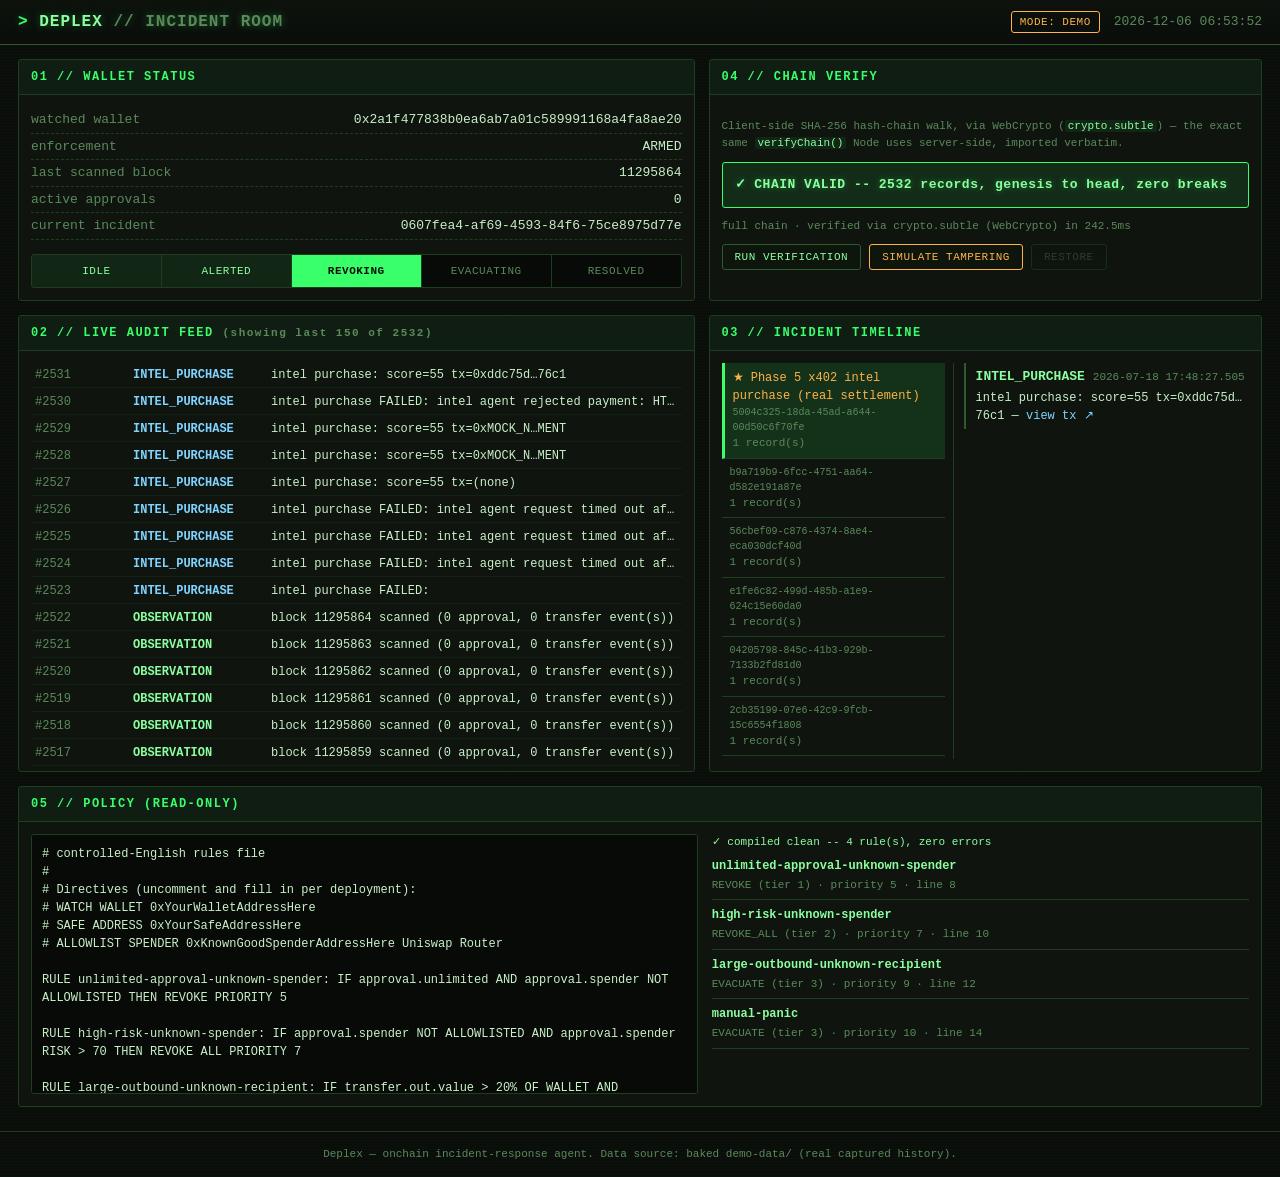
==== dashboard/index.html @ b8c3b8d9 "Deplex: autonomous onchain incident-response agent for KeeperHub hackathon" ====
<!doctype html>
<html lang="en">
<head>
  <meta charset="utf-8" />
  <meta name="viewport" content="width=device-width, initial-scale=1" />
  <title>DEPLEX // INCIDENT ROOM</title>
  <link rel="stylesheet" href="./style.css" />
</head>
<body>
  <header class="topbar">
    <div class="brand">
      <span class="brand-glyph">&gt;</span> DEPLEX <span class="dim">// INCIDENT ROOM</span>
    </div>
    <div class="topbar-right">
      <span id="mode-badge" class="badge badge-pending">MODE: --</span>
      <span id="clock" class="dim"></span>
    </div>
  </header>

  <main class="grid">
    <!-- WALLET STATUS -->
    <section class="panel panel-wallet" aria-labelledby="wallet-title">
      <h2 id="wallet-title" class="panel-title">01 // WALLET STATUS</h2>
      <div class="panel-body">
        <div class="kv-row"><span class="kv-key">watched wallet</span><span id="w-address" class="kv-val mono">--</span></div>
        <div class="kv-row"><span class="kv-key">enforcement</span><span id="w-enforcement" class="kv-val">--</span></div>
        <div class="kv-row"><span class="kv-key">last scanned block</span><span id="w-block" class="kv-val mono">--</span></div>
        <div class="kv-row"><span class="kv-key">active approvals</span><span id="w-approvals" class="kv-val mono">--</span></div>
        <div class="kv-row"><span class="kv-key">current incident</span><span id="w-incident-id" class="kv-val mono">--</span></div>

        <div class="stepper" id="stepper" role="list" aria-label="incident state machine"></div>
      </div>
    </section>

    <!-- CHAIN VERIFY -->
    <section class="panel panel-verify" aria-labelledby="verify-title">
      <h2 id="verify-title" class="panel-title">04 // CHAIN VERIFY</h2>
      <div class="panel-body">
        <p class="dim small">Client-side SHA-256 hash-chain walk, via WebCrypto (<code>crypto.subtle</code>) — the exact same <code>verifyChain()</code> Node uses server-side, imported verbatim.</p>
        <div id="verify-result" class="verify-result verify-pending">NOT YET RUN</div>
        <div id="verify-meta" class="dim small"></div>
        <div class="btn-row">
          <button id="btn-verify" class="btn">RUN VERIFICATION</button>
          <button id="btn-tamper" class="btn btn-danger">SIMULATE TAMPERING</button>
          <button id="btn-untamper" class="btn btn-ghost" disabled>RESTORE</button>
        </div>
      </div>
    </section>

    <!-- LIVE AUDIT FEED -->
    <section class="panel panel-feed" aria-labelledby="feed-title">
      <h2 id="feed-title" class="panel-title">02 // LIVE AUDIT FEED <span id="feed-count" class="dim small"></span></h2>
      <div class="panel-body">
        <div id="feed-list" class="feed-list" role="log" aria-live="off"></div>
      </div>
    </section>

    <!-- INCIDENT TIMELINE -->
    <section class="panel panel-timeline" aria-labelledby="timeline-title">
      <h2 id="timeline-title" class="panel-title">03 // INCIDENT TIMELINE</h2>
      <div class="panel-body panel-body-split">
        <div id="incident-list" class="incident-list"></div>
        <div id="incident-detail" class="incident-detail">
          <p class="dim small">Select an incident to view its full decision → execution trail.</p>
        </div>
      </div>
    </section>

    <!-- POLICY VIEW -->
    <section class="panel panel-policy" aria-labelledby="policy-title">
      <h2 id="policy-title" class="panel-title">05 // POLICY (READ-ONLY)</h2>
      <div class="panel-body panel-body-split-wide">
        <pre id="policy-text" class="policy-text mono"></pre>
        <div id="policy-summary" class="policy-summary"></div>
      </div>
    </section>
  </main>

  <footer class="footer dim small">
    Deplex — onchain incident-response agent. Data source: <span id="footer-source">--</span>.
  </footer>

  <script type="module" src="./app.mjs"></script>
</body>
</html>
---- dashboard/style.css ----
/* Deplex incident-room dashboard -- terminal/console aesthetic.
   No external fonts/assets: system monospace stack only, zero dependencies,
   consistent with the rest of this project. */

:root {
  --bg: #0a0d0a;
  --bg-panel: #0f140f;
  --border: #1f3d1f;
  --border-bright: #2c5c2c;
  --fg: #c8f0c8;
  --fg-dim: #5a8a5a;
  --green: #39ff6a;
  --green-bright: #8bff9f;
  --amber: #ffb347;
  --red: #ff5c5c;
  --mono: 'SF Mono', 'JetBrains Mono', 'Fira Code', Consolas, 'Cascadia Mono', Menlo, monospace;
}

* { box-sizing: border-box; }

html, body {
  margin: 0;
  padding: 0;
  background: var(--bg);
  color: var(--fg);
  font-family: var(--mono);
  font-size: 13px;
  line-height: 1.5;
}

body {
  min-height: 100vh;
  background-image:
    repeating-linear-gradient(0deg, rgba(57, 255, 106, 0.02) 0px, rgba(57, 255, 106, 0.02) 1px, transparent 1px, transparent 3px);
}

.mono { font-family: var(--mono); }
.dim { color: var(--fg-dim); }
.small { font-size: 11px; }

code {
  color: var(--green-bright);
  background: rgba(57, 255, 106, 0.08);
  padding: 0 3px;
  border-radius: 2px;
}

/* ---------------------------------------------------------------------- */
/* Top bar                                                                  */
/* ---------------------------------------------------------------------- */

.topbar {
  display: flex;
  justify-content: space-between;
  align-items: center;
  padding: 10px 18px;
  border-bottom: 1px solid var(--border-bright);
  background: linear-gradient(180deg, #0d120d, #0a0d0a);
}

.brand {
  font-size: 16px;
  font-weight: bold;
  letter-spacing: 1px;
  color: var(--green-bright);
  text-shadow: 0 0 8px rgba(57, 255, 106, 0.35);
}

.brand-glyph {
  color: var(--green);
  animation: blink 1.4s steps(2, start) infinite;
}

@keyframes blink { 50% { opacity: 0.15; } }

.topbar-right {
  display: flex;
  align-items: center;
  gap: 14px;
}

.badge {
  border: 1px solid currentColor;
  padding: 2px 8px;
  border-radius: 3px;
  font-size: 11px;
  letter-spacing: 0.5px;
}

.badge-pending { color: var(--fg-dim); }
.badge-live { color: var(--green-bright); box-shadow: 0 0 6px rgba(57, 255, 106, 0.3); }
.badge-demo { color: var(--amber); }

/* ---------------------------------------------------------------------- */
/* Grid layout                                                              */
/* ---------------------------------------------------------------------- */

.grid {
  display: grid;
  grid-template-columns: 1.1fr 0.9fr;
  grid-template-rows: auto auto auto;
  grid-template-areas:
    "wallet  verify"
    "feed    timeline"
    "policy  policy";
  gap: 14px;
  padding: 14px 18px 24px;
  max-width: 1400px;
  margin: 0 auto;
}

.panel-wallet { grid-area: wallet; }
.panel-verify { grid-area: verify; }
.panel-feed { grid-area: feed; }
.panel-timeline { grid-area: timeline; }
.panel-policy { grid-area: policy; }

@media (max-width: 900px) {
  .grid {
    grid-template-columns: 1fr;
    grid-template-areas:
      "wallet"
      "verify"
      "feed"
      "timeline"
      "policy";
  }
}

/* ---------------------------------------------------------------------- */
/* Panels                                                                   */
/* ---------------------------------------------------------------------- */

.panel {
  background: var(--bg-panel);
  border: 1px solid var(--border);
  border-radius: 3px;
  overflow: hidden;
  display: flex;
  flex-direction: column;
}

.panel-title {
  margin: 0;
  padding: 8px 12px;
  font-size: 12px;
  letter-spacing: 1.5px;
  color: var(--green);
  border-bottom: 1px solid var(--border);
  background: rgba(57, 255, 106, 0.04);
}

.panel-body {
  padding: 12px;
  overflow: auto;
  flex: 1;
}

.panel-feed .panel-body,
.panel-timeline .panel-body {
  max-height: 420px;
}

.panel-body-split {
  display: flex;
  gap: 10px;
}

.incident-list {
  flex: 0 0 44%;
  overflow: auto;
  border-right: 1px solid var(--border);
  padding-right: 8px;
}

.incident-detail {
  flex: 1;
  overflow: auto;
}

.panel-body-split-wide {
  display: flex;
  gap: 14px;
}

.policy-text {
  flex: 1.2;
  margin: 0;
  padding: 10px;
  background: #080a08;
  border: 1px solid var(--border);
  border-radius: 3px;
  white-space: pre-wrap;
  max-height: 260px;
  overflow: auto;
  font-size: 12px;
  color: var(--fg);
}

.policy-summary { flex: 1; overflow: auto; max-height: 260px; }

/* ---------------------------------------------------------------------- */
/* Key/value rows                                                           */
/* ---------------------------------------------------------------------- */

.kv-row {
  display: flex;
  justify-content: space-between;
  padding: 3px 0;
  border-bottom: 1px dashed var(--border);
}

.kv-key { color: var(--fg-dim); }
.kv-val { color: var(--fg); text-align: right; }

/* ---------------------------------------------------------------------- */
/* Incident state stepper                                                   */
/* ---------------------------------------------------------------------- */

.stepper {
  display: flex;
  margin-top: 14px;
  border: 1px solid var(--border);
  border-radius: 3px;
  overflow: hidden;
}

.step {
  flex: 1;
  text-align: center;
  padding: 8px 4px;
  font-size: 11px;
  letter-spacing: 0.5px;
  color: var(--fg-dim);
  border-right: 1px solid var(--border);
  background: #080a08;
}

.step:last-child { border-right: none; }

.step.step-active {
  color: #041004;
  background: var(--green);
  font-weight: bold;
  text-shadow: none;
}

.step.step-passed {
  color: var(--green-bright);
  background: rgba(57, 255, 106, 0.08);
}

/* ---------------------------------------------------------------------- */
/* Live feed                                                                */
/* ---------------------------------------------------------------------- */

.feed-list { display: flex; flex-direction: column-reverse; gap: 2px; }

.feed-line {
  display: grid;
  grid-template-columns: 90px 130px 1fr;
  gap: 8px;
  padding: 3px 4px;
  border-bottom: 1px solid rgba(57, 255, 106, 0.06);
  font-size: 12px;
  white-space: nowrap;
  overflow: hidden;
  text-overflow: ellipsis;
}

.feed-line:hover { background: rgba(57, 255, 106, 0.05); }

.feed-seq { color: var(--fg-dim); }
.feed-type { color: var(--green-bright); font-weight: bold; }
.feed-summary { color: var(--fg); overflow: hidden; text-overflow: ellipsis; }

.feed-type-EXECUTION_RESULT { color: var(--green-bright); }
.feed-type-WATCHER_ERROR { color: var(--red); }
.feed-type-RESET { color: var(--amber); }
.feed-type-INTEL_PURCHASE { color: #7fd4ff; }

/* ---------------------------------------------------------------------- */
/* Incident list + detail                                                   */
/* ---------------------------------------------------------------------- */

.incident-item {
  padding: 6px 8px;
  border-bottom: 1px solid var(--border);
  cursor: pointer;
  font-size: 12px;
}

.incident-item:hover { background: rgba(57, 255, 106, 0.06); }
.incident-item.selected { background: rgba(57, 255, 106, 0.12); border-left: 3px solid var(--green); }

.incident-featured { color: var(--amber); }

.incident-id { color: var(--fg-dim); font-size: 10px; }

.trail-record {
  border-left: 2px solid var(--border-bright);
  padding: 4px 0 4px 10px;
  margin-bottom: 8px;
}

.trail-type { color: var(--green-bright); font-weight: bold; margin-right: 8px; }
.trail-ts { color: var(--fg-dim); font-size: 11px; }
.trail-detail { font-size: 12px; margin-top: 2px; }

a { color: #7fd4ff; text-decoration: none; }
a:hover { text-decoration: underline; }

/* ---------------------------------------------------------------------- */
/* Chain verify                                                            */
/* ---------------------------------------------------------------------- */

.verify-result {
  margin: 10px 0;
  padding: 12px;
  border-radius: 3px;
  font-weight: bold;
  letter-spacing: 0.5px;
  border: 1px solid var(--border);
}

.verify-pending { color: var(--fg-dim); background: #080a08; }
.verify-running { color: var(--amber); background: rgba(255, 179, 71, 0.08); border-color: var(--amber); }
.verify-valid { color: var(--green-bright); background: rgba(57, 255, 106, 0.1); border-color: var(--green); text-shadow: 0 0 6px rgba(57,255,106,0.4); }
.verify-broken { color: var(--red); background: rgba(255, 92, 92, 0.1); border-color: var(--red); }

.btn-row { display: flex; gap: 8px; margin-top: 10px; flex-wrap: wrap; }

.btn {
  font-family: var(--mono);
  background: #0d150d;
  color: var(--green-bright);
  border: 1px solid var(--border-bright);
  border-radius: 3px;
  padding: 6px 12px;
  cursor: pointer;
  font-size: 11px;
  letter-spacing: 0.5px;
}

.btn:hover:not(:disabled) { background: rgba(57, 255, 106, 0.12); }
.btn:disabled { opacity: 0.35; cursor: not-allowed; }
.btn-danger { color: var(--amber); border-color: var(--amber); }
.btn-danger:hover:not(:disabled) { background: rgba(255, 179, 71, 0.12); }
.btn-ghost { color: var(--fg-dim); }

/* ---------------------------------------------------------------------- */
/* Policy summary table                                                     */
/* ---------------------------------------------------------------------- */

.policy-rule {
  border-bottom: 1px solid var(--border);
  padding: 6px 0;
  font-size: 12px;
}

.policy-rule-name { color: var(--green-bright); font-weight: bold; }
.policy-rule-meta { color: var(--fg-dim); font-size: 11px; margin-top: 2px; }

/* ---------------------------------------------------------------------- */
/* Footer                                                                   */
/* ---------------------------------------------------------------------- */

.footer {
  text-align: center;
  padding: 14px;
  border-top: 1px solid var(--border);
}
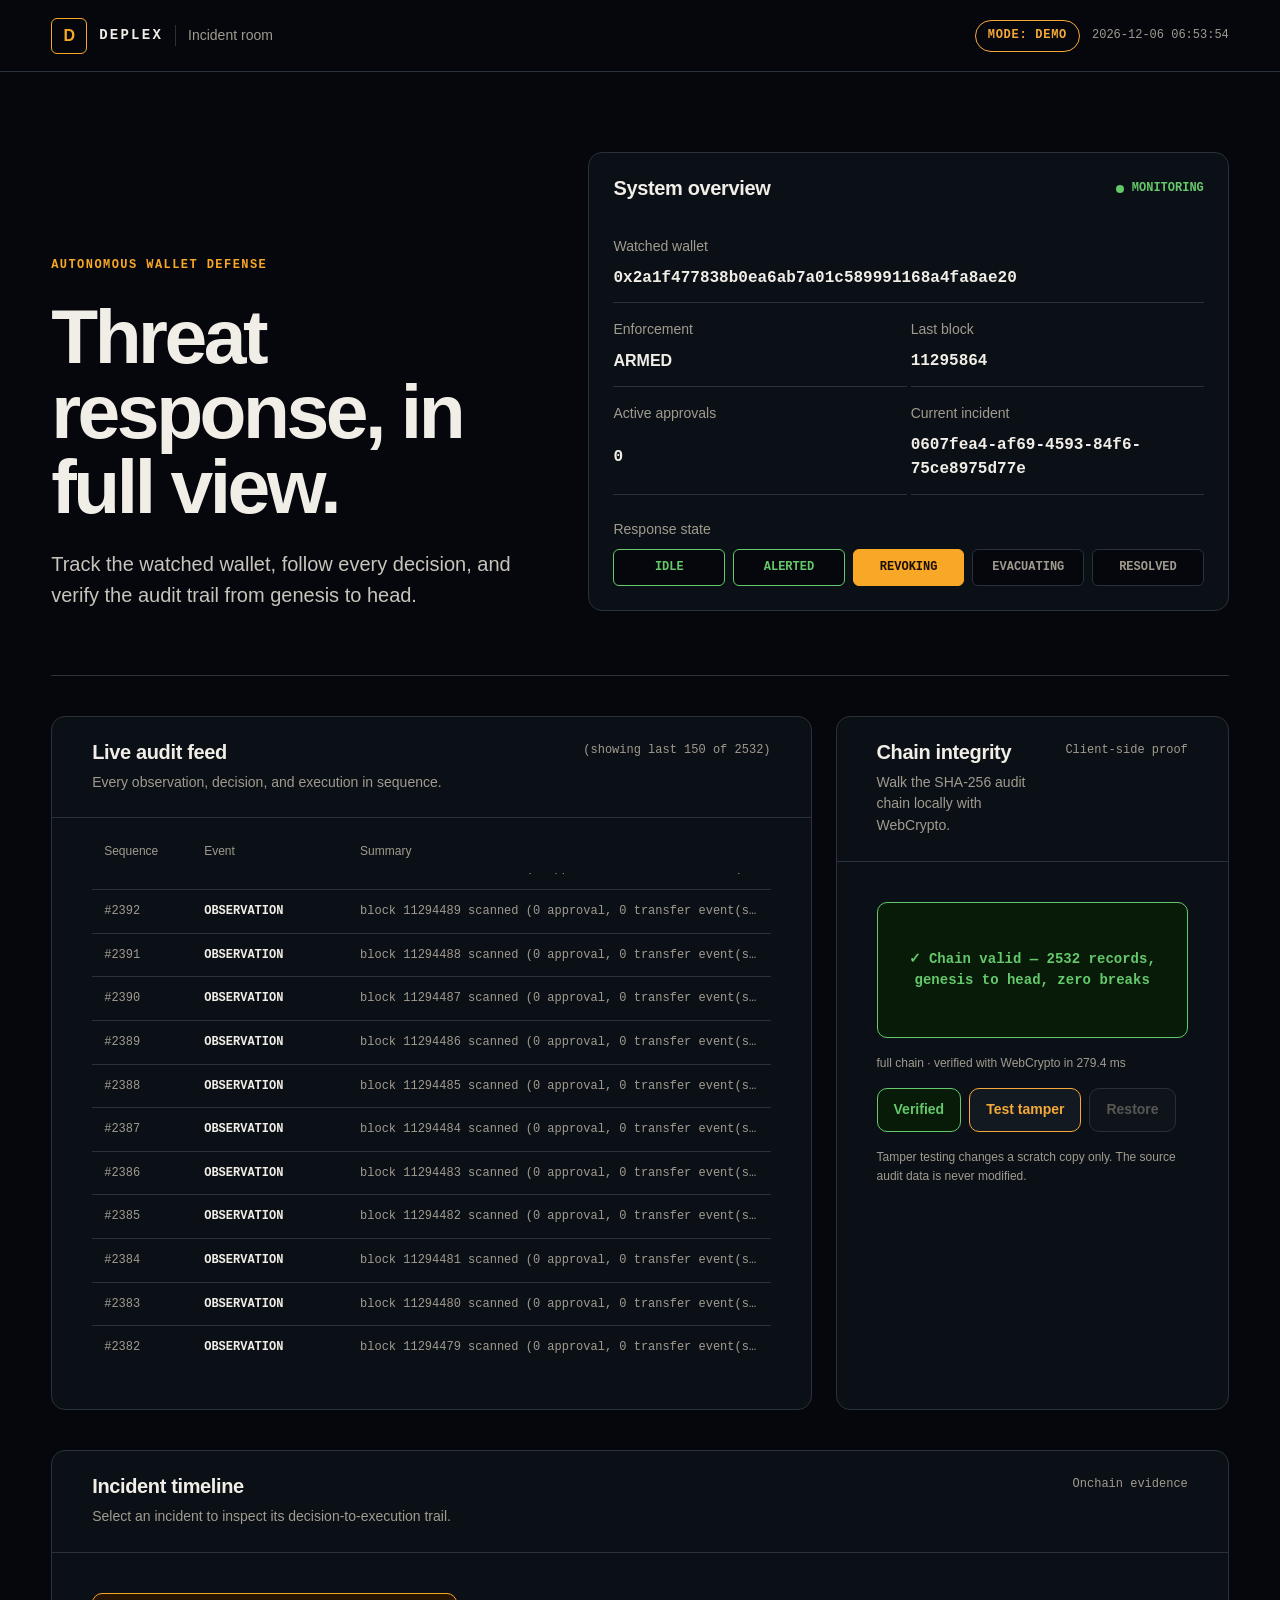
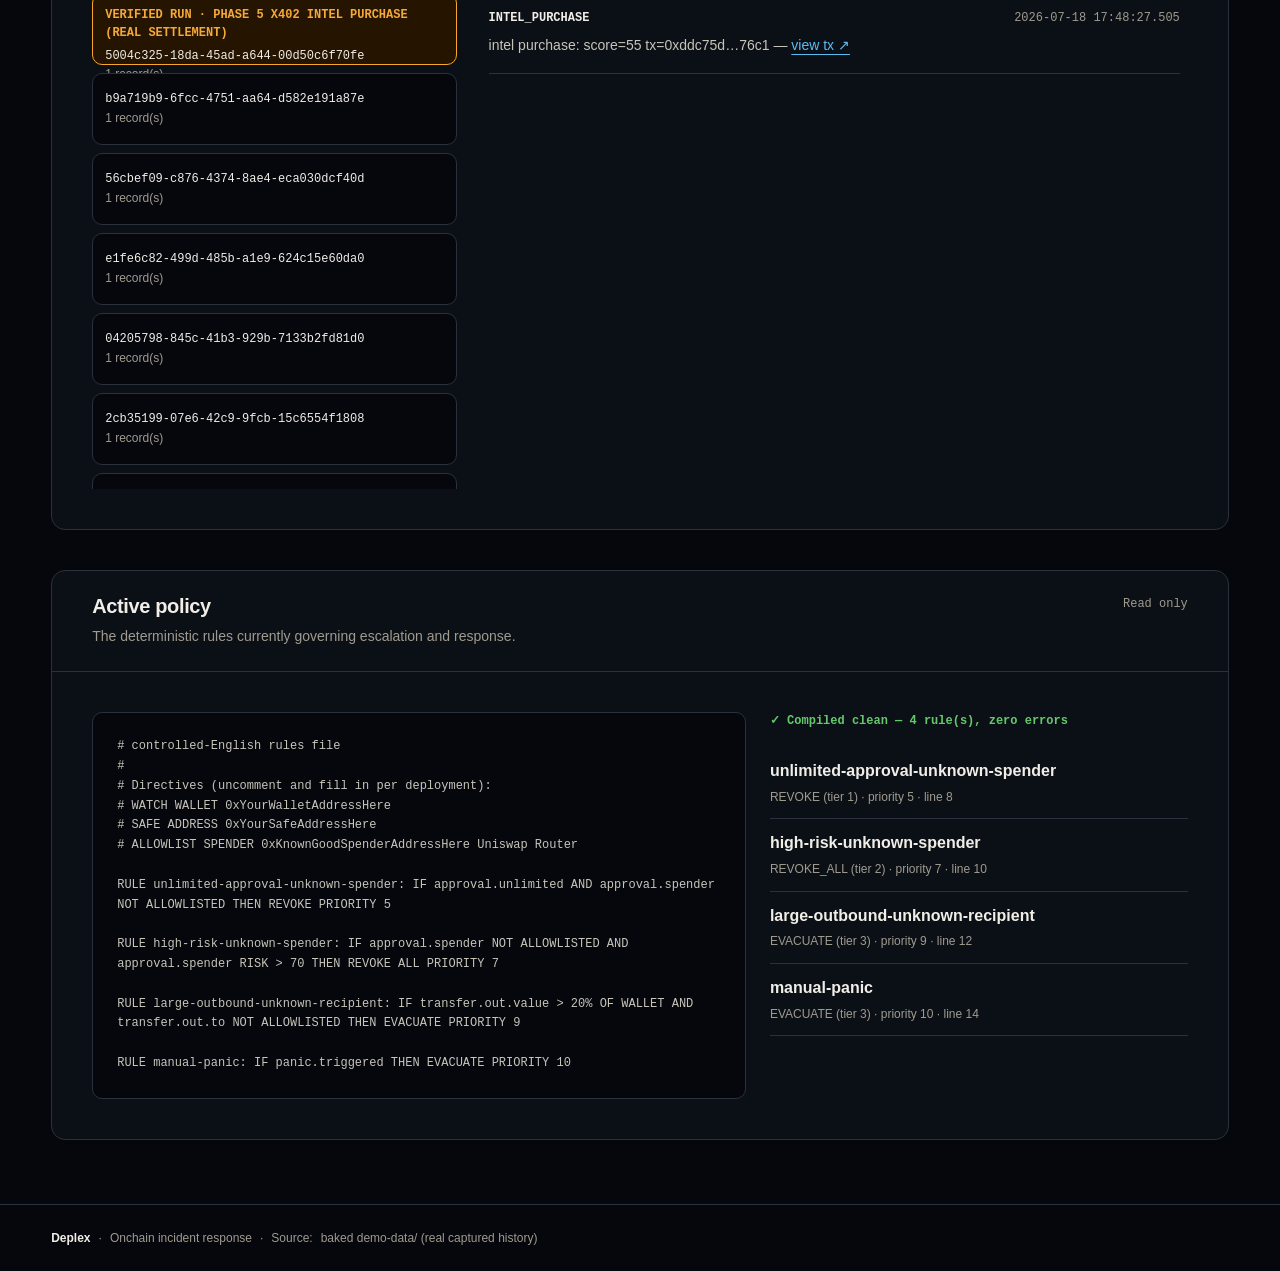
==== commit 839e8ceb: "Redesign incident room dashboard" ====
--- a/dashboard/index.html
+++ b/dashboard/index.html
@@ -2,82 +2,141 @@
 <html lang="en">
 <head>
   <meta charset="utf-8" />
-  <meta name="viewport" content="width=device-width, initial-scale=1" />
-  <title>DEPLEX // INCIDENT ROOM</title>
+  <meta name="viewport" content="width=device-width, initial-scale=1, viewport-fit=cover" />
+  <meta name="theme-color" content="#11151f" />
+  <meta name="description" content="Deplex incident-response console for monitoring, investigating, and verifying onchain wallet threats." />
+  <title>Deplex — Incident Room</title>
   <link rel="stylesheet" href="./style.css" />
 </head>
 <body>
-  <header class="topbar">
-    <div class="brand">
-      <span class="brand-glyph">&gt;</span> DEPLEX <span class="dim">// INCIDENT ROOM</span>
+  <a class="skip-link" href="#main-content">Skip to incident room</a>
+
+  <header class="topbar nav-edge">
+    <div class="brand" aria-label="Deplex incident room">
+      <span class="brand-mark" aria-hidden="true">D</span>
+      <span class="brand-name">DEPLEX</span>
+      <span class="brand-context">Incident room</span>
     </div>
-    <div class="topbar-right">
-      <span id="mode-badge" class="badge badge-pending">MODE: --</span>
-      <span id="clock" class="dim"></span>
+    <div class="topbar-right" aria-label="Console status">
+      <span id="mode-badge" class="badge badge-pending">MODE: —</span>
+      <time id="clock" class="clock" aria-label="Current UTC time"></time>
     </div>
   </header>
 
-  <main class="grid">
-    <!-- WALLET STATUS -->
-    <section class="panel panel-wallet" aria-labelledby="wallet-title">
-      <h2 id="wallet-title" class="panel-title">01 // WALLET STATUS</h2>
-      <div class="panel-body">
-        <div class="kv-row"><span class="kv-key">watched wallet</span><span id="w-address" class="kv-val mono">--</span></div>
-        <div class="kv-row"><span class="kv-key">enforcement</span><span id="w-enforcement" class="kv-val">--</span></div>
-        <div class="kv-row"><span class="kv-key">last scanned block</span><span id="w-block" class="kv-val mono">--</span></div>
-        <div class="kv-row"><span class="kv-key">active approvals</span><span id="w-approvals" class="kv-val mono">--</span></div>
-        <div class="kv-row"><span class="kv-key">current incident</span><span id="w-incident-id" class="kv-val mono">--</span></div>
+  <main id="main-content" class="workspace">
+    <section class="overview panel-wallet" aria-labelledby="wallet-title">
+      <div class="overview-intro">
+        <p class="overline">Autonomous wallet defense</p>
+        <h1 id="wallet-title">Threat response, in full view.</h1>
+        <p class="lede">Track the watched wallet, follow every decision, and verify the audit trail from genesis to head.</p>
+      </div>
 
-        <div class="stepper" id="stepper" role="list" aria-label="incident state machine"></div>
-      </div>
-    </section>
+      <div class="wallet-console" aria-label="Current wallet status">
+        <div class="wallet-console-head">
+          <h2>System overview</h2>
+          <span class="status-pulse"><span aria-hidden="true"></span> Monitoring</span>
+        </div>
+        <dl class="kv-grid">
+          <div class="kv-row kv-row-wide">
+            <dt class="kv-key">Watched wallet</dt>
+            <dd id="w-address" class="kv-val mono">—</dd>
+          </div>
+          <div class="kv-row">
+            <dt class="kv-key">Enforcement</dt>
+            <dd id="w-enforcement" class="kv-val">—</dd>
+          </div>
+          <div class="kv-row">
+            <dt class="kv-key">Last block</dt>
+            <dd id="w-block" class="kv-val mono">—</dd>
+          </div>
+          <div class="kv-row">
+            <dt class="kv-key">Active approvals</dt>
+            <dd id="w-approvals" class="kv-val mono">—</dd>
+          </div>
+          <div class="kv-row">
+            <dt class="kv-key">Current incident</dt>
+            <dd id="w-incident-id" class="kv-val mono">—</dd>
+          </div>
+        </dl>
 
-    <!-- CHAIN VERIFY -->
-    <section class="panel panel-verify" aria-labelledby="verify-title">
-      <h2 id="verify-title" class="panel-title">04 // CHAIN VERIFY</h2>
-      <div class="panel-body">
-        <p class="dim small">Client-side SHA-256 hash-chain walk, via WebCrypto (<code>crypto.subtle</code>) — the exact same <code>verifyChain()</code> Node uses server-side, imported verbatim.</p>
-        <div id="verify-result" class="verify-result verify-pending">NOT YET RUN</div>
-        <div id="verify-meta" class="dim small"></div>
-        <div class="btn-row">
-          <button id="btn-verify" class="btn">RUN VERIFICATION</button>
-          <button id="btn-tamper" class="btn btn-danger">SIMULATE TAMPERING</button>
-          <button id="btn-untamper" class="btn btn-ghost" disabled>RESTORE</button>
+        <div class="state-machine">
+          <p class="state-machine-label">Response state</p>
+          <div class="stepper" id="stepper" role="list" aria-label="Incident response state"></div>
         </div>
       </div>
     </section>
 
-    <!-- LIVE AUDIT FEED -->
-    <section class="panel panel-feed" aria-labelledby="feed-title">
-      <h2 id="feed-title" class="panel-title">02 // LIVE AUDIT FEED <span id="feed-count" class="dim small"></span></h2>
-      <div class="panel-body">
-        <div id="feed-list" class="feed-list" role="log" aria-live="off"></div>
-      </div>
-    </section>
+    <div class="operations-grid">
+      <section class="panel panel-feed" aria-labelledby="feed-title">
+        <header class="panel-head">
+          <div>
+            <h2 id="feed-title">Live audit feed</h2>
+            <p>Every observation, decision, and execution in sequence.</p>
+          </div>
+          <span id="feed-count" class="panel-meta" aria-live="polite"></span>
+        </header>
+        <div class="panel-body">
+          <div class="feed-columns" aria-hidden="true">
+            <span>Sequence</span><span>Event</span><span>Summary</span>
+          </div>
+          <div id="feed-list" class="feed-list" role="log" aria-live="off"></div>
+        </div>
+      </section>
 
-    <!-- INCIDENT TIMELINE -->
+      <section class="panel panel-verify" aria-labelledby="verify-title">
+        <header class="panel-head">
+          <div>
+            <h2 id="verify-title">Chain integrity</h2>
+            <p>Walk the SHA-256 audit chain locally with WebCrypto.</p>
+          </div>
+          <span class="panel-meta">Client-side proof</span>
+        </header>
+        <div class="panel-body verify-body">
+          <div id="verify-result" class="verify-result verify-pending" role="status" aria-live="polite">Verification not run</div>
+          <p id="verify-meta" class="verify-meta"></p>
+          <div class="btn-row">
+            <button id="btn-verify" class="btn btn-primary" type="button">Run verification</button>
+            <button id="btn-tamper" class="btn btn-danger" type="button">Test tamper</button>
+            <button id="btn-untamper" class="btn btn-ghost" type="button" disabled aria-disabled="true">Restore</button>
+          </div>
+          <p class="verify-note">Tamper testing changes a scratch copy only. The source audit data is never modified.</p>
+        </div>
+      </section>
+    </div>
+
     <section class="panel panel-timeline" aria-labelledby="timeline-title">
-      <h2 id="timeline-title" class="panel-title">03 // INCIDENT TIMELINE</h2>
+      <header class="panel-head">
+        <div>
+          <h2 id="timeline-title">Incident timeline</h2>
+          <p>Select an incident to inspect its decision-to-execution trail.</p>
+        </div>
+        <span class="panel-meta">Onchain evidence</span>
+      </header>
       <div class="panel-body panel-body-split">
-        <div id="incident-list" class="incident-list"></div>
-        <div id="incident-detail" class="incident-detail">
-          <p class="dim small">Select an incident to view its full decision → execution trail.</p>
+        <div id="incident-list" class="incident-list" role="group" aria-label="Incidents"></div>
+        <div id="incident-detail" class="incident-detail" aria-live="polite">
+          <p class="empty-state">Select an incident to view the full trail.</p>
         </div>
       </div>
     </section>
 
-    <!-- POLICY VIEW -->
     <section class="panel panel-policy" aria-labelledby="policy-title">
-      <h2 id="policy-title" class="panel-title">05 // POLICY (READ-ONLY)</h2>
+      <header class="panel-head">
+        <div>
+          <h2 id="policy-title">Active policy</h2>
+          <p>The deterministic rules currently governing escalation and response.</p>
+        </div>
+        <span class="panel-meta">Read only</span>
+      </header>
       <div class="panel-body panel-body-split-wide">
-        <pre id="policy-text" class="policy-text mono"></pre>
-        <div id="policy-summary" class="policy-summary"></div>
+        <pre id="policy-text" class="policy-text mono" tabindex="0" aria-label="Policy source"></pre>
+        <div id="policy-summary" class="policy-summary" aria-label="Compiled policy summary"></div>
       </div>
     </section>
   </main>
 
-  <footer class="footer dim small">
-    Deplex — onchain incident-response agent. Data source: <span id="footer-source">--</span>.
+  <footer class="footer foot-line">
+    <p><strong>Deplex</strong><span aria-hidden="true">·</span> Onchain incident response <span aria-hidden="true">·</span> Source: <span id="footer-source">—</span></p>
   </footer>
 
   <script type="module" src="./app.mjs"></script>
--- a/dashboard/style.css
+++ b/dashboard/style.css
@@ -1,372 +1,805 @@
-/* Deplex incident-room dashboard -- terminal/console aesthetic.
-   No external fonts/assets: system monospace stack only, zero dependencies,
-   consistent with the rest of this project. */
-
-:root {
-  --bg: #0a0d0a;
-  --bg-panel: #0f140f;
-  --border: #1f3d1f;
-  --border-bright: #2c5c2c;
-  --fg: #c8f0c8;
-  --fg-dim: #5a8a5a;
-  --green: #39ff6a;
-  --green-bright: #8bff9f;
-  --amber: #ffb347;
-  --red: #ff5c5c;
-  --mono: 'SF Mono', 'JetBrains Mono', 'Fira Code', Consolas, 'Cascadia Mono', Menlo, monospace;
-}
-
-* { box-sizing: border-box; }
-
-html, body {
+/* Hallmark · genre: atmospheric · macrostructure: Workbench · theme: Midnight · tone: technical-austere · anchor hue: amber · enrichment: none · nav: N9 · footer: Ft2 · contrast: pass (40–41) · slop: pass (42–49) · mobile: pass (34, 49, 50–57) */
+/* Hallmark · pre-emit critique: P5 H5 E4 S5 R5 V4 */
+@import url("./tokens.css");
+
+*, *::before, *::after { box-sizing: border-box; }
+
+html,
+body {
   margin: 0;
-  padding: 0;
-  background: var(--bg);
-  color: var(--fg);
-  font-family: var(--mono);
-  font-size: 13px;
-  line-height: 1.5;
+  overflow-x: clip;
+}
+
+html {
+  background: var(--color-paper);
+  color-scheme: dark;
+  scroll-behavior: smooth;
 }
 
 body {
-  min-height: 100vh;
-  background-image:
-    repeating-linear-gradient(0deg, rgba(57, 255, 106, 0.02) 0px, rgba(57, 255, 106, 0.02) 1px, transparent 1px, transparent 3px);
-}
-
-.mono { font-family: var(--mono); }
-.dim { color: var(--fg-dim); }
-.small { font-size: 11px; }
-
-code {
-  color: var(--green-bright);
-  background: rgba(57, 255, 106, 0.08);
-  padding: 0 3px;
-  border-radius: 2px;
-}
-
-/* ---------------------------------------------------------------------- */
-/* Top bar                                                                  */
-/* ---------------------------------------------------------------------- */
+  min-height: 100dvh;
+  background-color: var(--color-paper);
+  color: var(--color-ink);
+  font-family: var(--font-body);
+  font-size: var(--text-base);
+  line-height: 1.55;
+  text-rendering: optimizeLegibility;
+}
+
+::selection {
+  background: var(--color-selection);
+  color: var(--color-ink);
+}
+
+button,
+a { -webkit-tap-highlight-color: transparent; }
+
+button { font: inherit; }
+
+a {
+  color: var(--color-info);
+  text-underline-offset: var(--space-2xs);
+}
+
+h1,
+h2,
+h3,
+p,
+dl,
+dd { margin: 0; }
+
+h1,
+h2,
+h3 {
+  font-family: var(--font-display);
+  font-style: normal;
+  overflow-wrap: anywhere;
+  min-width: 0;
+}
+
+h1 {
+  max-width: 12ch;
+  font-size: var(--text-display);
+  font-weight: 700;
+  letter-spacing: -0.045em;
+  line-height: 0.98;
+}
+
+h2 {
+  font-size: var(--text-md);
+  font-weight: 700;
+  letter-spacing: -0.018em;
+  line-height: 1.15;
+}
+
+.mono,
+code,
+pre {
+  font-family: var(--font-mono);
+  font-variant-numeric: tabular-nums;
+}
+
+.skip-link {
+  position: fixed;
+  inset-block-start: var(--space-sm);
+  inset-inline-start: var(--space-sm);
+  z-index: var(--z-sticky);
+  padding: var(--space-sm) var(--space-md);
+  border-radius: var(--radius-control);
+  background: var(--color-accent);
+  color: var(--color-accent-ink);
+  font-weight: 700;
+  text-decoration: none;
+  transform: translateY(-200%);
+}
+
+.skip-link:focus { transform: translateY(0); }
+
+:focus-visible {
+  outline: var(--rule-strong) solid var(--color-focus);
+  outline-offset: var(--space-2xs);
+}
 
 .topbar {
+  position: relative;
+  z-index: var(--z-base);
   display: flex;
   justify-content: space-between;
   align-items: center;
-  padding: 10px 18px;
-  border-bottom: 1px solid var(--border-bright);
-  background: linear-gradient(180deg, #0d120d, #0a0d0a);
-}
-
-.brand {
-  font-size: 16px;
-  font-weight: bold;
-  letter-spacing: 1px;
-  color: var(--green-bright);
-  text-shadow: 0 0 8px rgba(57, 255, 106, 0.35);
-}
-
-.brand-glyph {
-  color: var(--green);
-  animation: blink 1.4s steps(2, start) infinite;
-}
-
-@keyframes blink { 50% { opacity: 0.15; } }
-
-.topbar-right {
+  min-height: 4.5rem;
+  padding-block: var(--space-sm);
+  padding-inline: max(var(--space-md), env(safe-area-inset-left));
+  border-block-end: var(--rule-thin) solid var(--color-rule);
+  background: var(--color-paper);
+  color: var(--color-ink);
+}
+
+.brand,
+.topbar-right,
+.wallet-console-head,
+.panel-head,
+.status-pulse,
+.footer p {
   display: flex;
   align-items: center;
-  gap: 14px;
+}
+
+.brand { gap: var(--space-sm); }
+
+.brand-mark {
+  display: grid;
+  place-items: center;
+  width: 2.25rem;
+  height: 2.25rem;
+  border: var(--rule-thin) solid var(--color-accent);
+  border-radius: var(--radius-sm);
+  color: var(--color-accent);
+  font-family: var(--font-display);
+  font-weight: 700;
+  line-height: 1;
+}
+
+.brand-name {
+  font-family: var(--font-mono);
+  font-size: var(--text-sm);
+  font-weight: 700;
+  letter-spacing: 0.16em;
+}
+
+.brand-context {
+  display: none;
+  color: var(--color-muted);
+  font-size: var(--text-sm);
+}
+
+.topbar-right { gap: var(--space-sm); }
+
+.clock {
+  display: none;
+  color: var(--color-muted);
+  font-family: var(--font-mono);
+  font-size: var(--text-xs);
+  font-variant-numeric: tabular-nums;
 }
 
 .badge {
-  border: 1px solid currentColor;
-  padding: 2px 8px;
-  border-radius: 3px;
-  font-size: 11px;
-  letter-spacing: 0.5px;
-}
-
-.badge-pending { color: var(--fg-dim); }
-.badge-live { color: var(--green-bright); box-shadow: 0 0 6px rgba(57, 255, 106, 0.3); }
-.badge-demo { color: var(--amber); }
-
-/* ---------------------------------------------------------------------- */
-/* Grid layout                                                              */
-/* ---------------------------------------------------------------------- */
-
-.grid {
-  display: grid;
-  grid-template-columns: 1.1fr 0.9fr;
-  grid-template-rows: auto auto auto;
-  grid-template-areas:
-    "wallet  verify"
-    "feed    timeline"
-    "policy  policy";
-  gap: 14px;
-  padding: 14px 18px 24px;
-  max-width: 1400px;
-  margin: 0 auto;
-}
-
-.panel-wallet { grid-area: wallet; }
-.panel-verify { grid-area: verify; }
-.panel-feed { grid-area: feed; }
-.panel-timeline { grid-area: timeline; }
-.panel-policy { grid-area: policy; }
-
-@media (max-width: 900px) {
-  .grid {
-    grid-template-columns: 1fr;
-    grid-template-areas:
-      "wallet"
-      "verify"
-      "feed"
-      "timeline"
-      "policy";
-  }
-}
-
-/* ---------------------------------------------------------------------- */
-/* Panels                                                                   */
-/* ---------------------------------------------------------------------- */
+  display: inline-flex;
+  align-items: center;
+  min-height: 2rem;
+  padding-inline: var(--space-sm);
+  border: var(--rule-thin) solid var(--color-rule-strong);
+  border-radius: var(--radius-pill);
+  color: var(--color-muted);
+  font-family: var(--font-mono);
+  font-size: var(--text-xs);
+  font-weight: 700;
+  letter-spacing: 0.06em;
+  white-space: nowrap;
+}
+
+.badge-live {
+  border-color: var(--color-success);
+  color: var(--color-success);
+}
+
+.badge-demo {
+  border-color: var(--color-warning);
+  color: var(--color-warning);
+}
+
+.workspace {
+  position: relative;
+  z-index: var(--z-base);
+  display: grid;
+  gap: var(--space-lg);
+  width: min(100%, 96rem);
+  margin-inline: auto;
+  padding: var(--space-xl) var(--space-md) var(--space-2xl);
+}
+
+.overview {
+  display: grid;
+  gap: var(--space-xl);
+  padding-block: var(--space-lg) var(--space-xl);
+  border-block-end: var(--rule-thin) solid var(--color-rule);
+}
+
+.overview-intro {
+  display: grid;
+  align-content: end;
+  gap: var(--space-lg);
+}
+
+.overline {
+  color: var(--color-accent);
+  font-family: var(--font-mono);
+  font-size: var(--text-xs);
+  font-weight: 700;
+  letter-spacing: 0.12em;
+  text-transform: uppercase;
+}
+
+.lede {
+  max-width: 52ch;
+  color: var(--color-ink-2);
+  font-size: var(--text-md);
+}
+
+.wallet-console {
+  align-self: end;
+  padding: var(--space-lg);
+  border: var(--rule-thin) solid var(--color-rule);
+  border-radius: var(--radius-panel);
+  background: var(--color-paper-2);
+  color: var(--color-ink);
+}
+
+.wallet-console-head,
+.panel-head {
+  justify-content: space-between;
+  gap: var(--space-md);
+}
+
+.wallet-console-head { margin-block-end: var(--space-lg); }
+
+.status-pulse {
+  gap: var(--space-xs);
+  color: var(--color-success);
+  font-family: var(--font-mono);
+  font-size: var(--text-xs);
+  font-weight: 700;
+  text-transform: uppercase;
+  white-space: nowrap;
+}
+
+.status-pulse span {
+  width: var(--space-xs);
+  height: var(--space-xs);
+  border-radius: var(--radius-pill);
+  background: var(--color-success);
+}
+
+.kv-grid {
+  display: grid;
+  gap: var(--space-2xs);
+}
+
+.kv-row {
+  display: grid;
+  gap: var(--space-xs);
+  min-width: 0;
+  padding-block: var(--space-sm);
+  border-block-end: var(--rule-thin) solid var(--color-rule);
+}
+
+.kv-key {
+  color: var(--color-muted);
+  font-size: var(--text-sm);
+}
+
+.kv-val {
+  min-width: 0;
+  color: var(--color-ink);
+  font-weight: 600;
+  overflow-wrap: anywhere;
+}
+
+.state-machine {
+  display: grid;
+  gap: var(--space-xs);
+  margin-block-start: var(--space-lg);
+}
+
+.state-machine-label {
+  color: var(--color-muted);
+  font-size: var(--text-sm);
+}
+
+.stepper {
+  display: grid;
+  grid-template-columns: repeat(2, minmax(0, 1fr));
+  gap: var(--space-xs);
+}
+
+.step {
+  min-width: 0;
+  padding: var(--space-xs) var(--space-sm);
+  border: var(--rule-thin) solid var(--color-rule);
+  border-radius: var(--radius-sm);
+  background: var(--color-paper);
+  color: var(--color-muted);
+  font-family: var(--font-mono);
+  font-size: var(--text-xs);
+  font-weight: 700;
+  overflow: hidden;
+  text-align: center;
+  text-overflow: ellipsis;
+  white-space: nowrap;
+}
+
+.step-passed {
+  border-color: var(--color-success);
+  color: var(--color-success);
+}
+
+.step-active {
+  border-color: var(--color-accent);
+  background: var(--color-accent);
+  color: var(--color-accent-ink);
+}
+
+.operations-grid {
+  display: grid;
+  gap: var(--space-lg);
+  min-width: 0;
+}
 
 .panel {
-  background: var(--bg-panel);
-  border: 1px solid var(--border);
-  border-radius: 3px;
-  overflow: hidden;
+  min-width: 0;
+  overflow: clip;
+  border: var(--rule-thin) solid var(--color-rule);
+  border-radius: var(--radius-panel);
+  background: var(--color-paper-2);
+  color: var(--color-ink);
+}
+
+.panel-head {
+  align-items: flex-start;
+  padding: var(--space-lg);
+  border-block-end: var(--rule-thin) solid var(--color-rule);
+}
+
+.panel-head > div {
+  display: grid;
+  gap: var(--space-xs);
+}
+
+.panel-head p {
+  max-width: 62ch;
+  color: var(--color-muted);
+  font-size: var(--text-sm);
+}
+
+.panel-meta {
+  flex: 0 0 auto;
+  color: var(--color-muted);
+  font-family: var(--font-mono);
+  font-size: var(--text-xs);
+  white-space: nowrap;
+}
+
+.panel-body {
+  min-width: 0;
+  padding: var(--space-md);
+}
+
+.panel-feed .panel-body { padding-block-start: var(--space-xs); }
+
+.feed-columns,
+.feed-line {
+  display: grid;
+  grid-template-columns: 5.5rem minmax(7.5rem, 0.65fr) minmax(0, 1.8fr);
+  gap: var(--space-sm);
+}
+
+.feed-columns {
+  padding: var(--space-sm);
+  color: var(--color-muted);
+  font-size: var(--text-xs);
+}
+
+.feed-list {
   display: flex;
-  flex-direction: column;
-}
-
-.panel-title {
-  margin: 0;
-  padding: 8px 12px;
-  font-size: 12px;
-  letter-spacing: 1.5px;
-  color: var(--green);
-  border-bottom: 1px solid var(--border);
-  background: rgba(57, 255, 106, 0.04);
-}
-
-.panel-body {
-  padding: 12px;
+  flex-direction: column-reverse;
+  max-height: 31rem;
   overflow: auto;
-  flex: 1;
-}
-
-.panel-feed .panel-body,
-.panel-timeline .panel-body {
-  max-height: 420px;
-}
-
-.panel-body-split {
-  display: flex;
-  gap: 10px;
-}
-
-.incident-list {
-  flex: 0 0 44%;
-  overflow: auto;
-  border-right: 1px solid var(--border);
-  padding-right: 8px;
-}
-
-.incident-detail {
-  flex: 1;
-  overflow: auto;
-}
-
-.panel-body-split-wide {
-  display: flex;
-  gap: 14px;
-}
-
-.policy-text {
-  flex: 1.2;
-  margin: 0;
-  padding: 10px;
-  background: #080a08;
-  border: 1px solid var(--border);
-  border-radius: 3px;
-  white-space: pre-wrap;
-  max-height: 260px;
-  overflow: auto;
-  font-size: 12px;
-  color: var(--fg);
-}
-
-.policy-summary { flex: 1; overflow: auto; max-height: 260px; }
-
-/* ---------------------------------------------------------------------- */
-/* Key/value rows                                                           */
-/* ---------------------------------------------------------------------- */
-
-.kv-row {
-  display: flex;
-  justify-content: space-between;
-  padding: 3px 0;
-  border-bottom: 1px dashed var(--border);
-}
-
-.kv-key { color: var(--fg-dim); }
-.kv-val { color: var(--fg); text-align: right; }
-
-/* ---------------------------------------------------------------------- */
-/* Incident state stepper                                                   */
-/* ---------------------------------------------------------------------- */
-
-.stepper {
-  display: flex;
-  margin-top: 14px;
-  border: 1px solid var(--border);
-  border-radius: 3px;
-  overflow: hidden;
-}
-
-.step {
-  flex: 1;
-  text-align: center;
-  padding: 8px 4px;
-  font-size: 11px;
-  letter-spacing: 0.5px;
-  color: var(--fg-dim);
-  border-right: 1px solid var(--border);
-  background: #080a08;
-}
-
-.step:last-child { border-right: none; }
-
-.step.step-active {
-  color: #041004;
-  background: var(--green);
-  font-weight: bold;
-  text-shadow: none;
-}
-
-.step.step-passed {
-  color: var(--green-bright);
-  background: rgba(57, 255, 106, 0.08);
-}
-
-/* ---------------------------------------------------------------------- */
-/* Live feed                                                                */
-/* ---------------------------------------------------------------------- */
-
-.feed-list { display: flex; flex-direction: column-reverse; gap: 2px; }
+  scrollbar-color: var(--color-rule-strong) var(--color-paper-2);
+}
 
 .feed-line {
-  display: grid;
-  grid-template-columns: 90px 130px 1fr;
-  gap: 8px;
-  padding: 3px 4px;
-  border-bottom: 1px solid rgba(57, 255, 106, 0.06);
-  font-size: 12px;
-  white-space: nowrap;
+  min-width: 0;
+  padding: var(--space-sm);
+  border-block-start: var(--rule-thin) solid var(--color-rule);
+  font-family: var(--font-mono);
+  font-size: var(--text-xs);
+}
+
+.feed-seq,
+.feed-summary { color: var(--color-muted); }
+
+.feed-type {
+  color: var(--color-ink);
+  font-weight: 700;
   overflow: hidden;
   text-overflow: ellipsis;
 }
 
-.feed-line:hover { background: rgba(57, 255, 106, 0.05); }
-
-.feed-seq { color: var(--fg-dim); }
-.feed-type { color: var(--green-bright); font-weight: bold; }
-.feed-summary { color: var(--fg); overflow: hidden; text-overflow: ellipsis; }
-
-.feed-type-EXECUTION_RESULT { color: var(--green-bright); }
-.feed-type-WATCHER_ERROR { color: var(--red); }
-.feed-type-RESET { color: var(--amber); }
-.feed-type-INTEL_PURCHASE { color: #7fd4ff; }
-
-/* ---------------------------------------------------------------------- */
-/* Incident list + detail                                                   */
-/* ---------------------------------------------------------------------- */
+.feed-summary {
+  min-width: 0;
+  overflow: hidden;
+  text-overflow: ellipsis;
+  white-space: nowrap;
+}
+
+.feed-type-EXECUTION_RESULT { color: var(--color-success); }
+.feed-type-WATCHER_ERROR { color: var(--color-error); }
+.feed-type-RESET { color: var(--color-warning); }
+.feed-type-INTEL_PURCHASE { color: var(--color-info); }
+
+.verify-body {
+  display: grid;
+  align-content: start;
+  gap: var(--space-md);
+}
+
+.verify-result {
+  display: grid;
+  min-height: 8.5rem;
+  place-items: center;
+  padding: var(--space-lg);
+  border: var(--rule-thin) solid var(--color-rule);
+  border-radius: var(--radius-control);
+  background: var(--color-paper);
+  color: var(--color-muted);
+  font-family: var(--font-mono);
+  font-size: var(--text-sm);
+  font-weight: 700;
+  line-height: 1.45;
+  text-align: center;
+}
+
+.verify-running {
+  border-color: var(--color-warning);
+  background: var(--color-warning-surface);
+  color: var(--color-warning);
+}
+
+.verify-valid {
+  border-color: var(--color-success);
+  background: var(--color-success-surface);
+  color: var(--color-success);
+}
+
+.verify-broken {
+  border-color: var(--color-error);
+  background: var(--color-error-surface);
+  color: var(--color-error);
+}
+
+.verify-meta,
+.verify-note {
+  min-height: 1lh;
+  color: var(--color-muted);
+  font-size: var(--text-xs);
+}
+
+.btn-row {
+  display: flex;
+  flex-wrap: wrap;
+  gap: var(--space-xs);
+}
+
+.btn {
+  display: inline-flex;
+  align-items: center;
+  justify-content: center;
+  min-height: 2.75rem;
+  padding-inline: var(--space-md);
+  border: var(--rule-thin) solid var(--color-rule-strong);
+  border-radius: var(--radius-control);
+  background: var(--color-paper-3);
+  color: var(--color-ink);
+  font-family: var(--font-body);
+  font-size: var(--text-sm);
+  font-weight: 700;
+  cursor: pointer;
+  white-space: nowrap;
+  transition: background-color var(--dur-short) var(--ease-out), transform var(--dur-micro) var(--ease-out);
+}
+
+.btn-primary {
+  border-color: var(--color-accent);
+  background: var(--color-accent);
+  color: var(--color-accent-ink);
+}
+
+.btn-primary:focus-visible {
+  outline-color: var(--color-paper);
+  box-shadow: 0 0 0 var(--space-2xs) var(--color-focus);
+}
+
+.btn-danger {
+  border-color: var(--color-warning);
+  color: var(--color-warning);
+}
+
+.btn-ghost { color: var(--color-muted); }
+
+.btn:active { transform: translateY(1px); }
+
+.btn:disabled,
+.btn[aria-disabled="true"] {
+  opacity: 0.5;
+  cursor: not-allowed;
+}
+
+.btn[data-state="loading"]::before {
+  width: var(--space-sm);
+  height: var(--space-sm);
+  margin-inline-end: var(--space-xs);
+  border: var(--rule-strong) solid var(--color-accent-ink);
+  border-inline-end-color: transparent;
+  border-radius: var(--radius-pill);
+  content: "";
+  animation: spin 900ms linear infinite;
+}
+
+.btn[data-state="success"] {
+  border-color: var(--color-success);
+  background: var(--color-success-surface);
+  color: var(--color-success);
+}
+
+.btn[data-state="error"] {
+  border-color: var(--color-error);
+  background: var(--color-error-surface);
+  color: var(--color-error);
+}
+
+@keyframes spin { to { transform: rotate(1turn); } }
+
+.panel-body-split,
+.panel-body-split-wide {
+  display: grid;
+  gap: var(--space-lg);
+}
+
+.incident-list {
+  display: grid;
+  align-content: start;
+  gap: var(--space-xs);
+  min-width: 0;
+  max-height: 31rem;
+  overflow: auto;
+}
 
 .incident-item {
-  padding: 6px 8px;
-  border-bottom: 1px solid var(--border);
+  width: 100%;
+  min-width: 0;
+  min-height: 4.5rem;
+  padding: var(--space-sm);
+  border: var(--rule-thin) solid var(--color-rule);
+  border-radius: var(--radius-control);
+  background: var(--color-paper);
+  color: var(--color-ink);
+  font: inherit;
+  text-align: start;
   cursor: pointer;
-  font-size: 12px;
-}
-
-.incident-item:hover { background: rgba(57, 255, 106, 0.06); }
-.incident-item.selected { background: rgba(57, 255, 106, 0.12); border-left: 3px solid var(--green); }
-
-.incident-featured { color: var(--amber); }
-
-.incident-id { color: var(--fg-dim); font-size: 10px; }
+  transition: background-color var(--dur-short) var(--ease-out), transform var(--dur-micro) var(--ease-out);
+}
+
+.incident-item:active { transform: translateY(1px); }
+
+.incident-item:disabled,
+.incident-item[aria-disabled="true"] {
+  opacity: 0.5;
+  cursor: not-allowed;
+}
+
+.incident-item.selected {
+  border-color: var(--color-accent);
+  background: var(--color-warning-surface);
+  color: var(--color-ink);
+}
+
+.incident-featured {
+  margin-block-end: var(--space-2xs);
+  color: var(--color-warning);
+  font-family: var(--font-mono);
+  font-size: var(--text-xs);
+  font-weight: 700;
+  text-transform: uppercase;
+}
+
+.incident-id {
+  overflow: hidden;
+  color: var(--color-ink);
+  font-family: var(--font-mono);
+  font-size: var(--text-xs);
+  text-overflow: ellipsis;
+  white-space: nowrap;
+}
+
+.incident-detail {
+  min-width: 0;
+  max-height: 31rem;
+  overflow: auto;
+  padding-inline: var(--space-xs);
+}
+
+.empty-state {
+  display: grid;
+  min-height: 12rem;
+  place-items: center;
+  color: var(--color-muted);
+  text-align: center;
+}
 
 .trail-record {
-  border-left: 2px solid var(--border-bright);
-  padding: 4px 0 4px 10px;
-  margin-bottom: 8px;
-}
-
-.trail-type { color: var(--green-bright); font-weight: bold; margin-right: 8px; }
-.trail-ts { color: var(--fg-dim); font-size: 11px; }
-.trail-detail { font-size: 12px; margin-top: 2px; }
-
-a { color: #7fd4ff; text-decoration: none; }
-a:hover { text-decoration: underline; }
-
-/* ---------------------------------------------------------------------- */
-/* Chain verify                                                            */
-/* ---------------------------------------------------------------------- */
-
-.verify-result {
-  margin: 10px 0;
-  padding: 12px;
-  border-radius: 3px;
-  font-weight: bold;
-  letter-spacing: 0.5px;
-  border: 1px solid var(--border);
-}
-
-.verify-pending { color: var(--fg-dim); background: #080a08; }
-.verify-running { color: var(--amber); background: rgba(255, 179, 71, 0.08); border-color: var(--amber); }
-.verify-valid { color: var(--green-bright); background: rgba(57, 255, 106, 0.1); border-color: var(--green); text-shadow: 0 0 6px rgba(57,255,106,0.4); }
-.verify-broken { color: var(--red); background: rgba(255, 92, 92, 0.1); border-color: var(--red); }
-
-.btn-row { display: flex; gap: 8px; margin-top: 10px; flex-wrap: wrap; }
-
-.btn {
-  font-family: var(--mono);
-  background: #0d150d;
-  color: var(--green-bright);
-  border: 1px solid var(--border-bright);
-  border-radius: 3px;
-  padding: 6px 12px;
-  cursor: pointer;
-  font-size: 11px;
-  letter-spacing: 0.5px;
-}
-
-.btn:hover:not(:disabled) { background: rgba(57, 255, 106, 0.12); }
-.btn:disabled { opacity: 0.35; cursor: not-allowed; }
-.btn-danger { color: var(--amber); border-color: var(--amber); }
-.btn-danger:hover:not(:disabled) { background: rgba(255, 179, 71, 0.12); }
-.btn-ghost { color: var(--fg-dim); }
-
-/* ---------------------------------------------------------------------- */
-/* Policy summary table                                                     */
-/* ---------------------------------------------------------------------- */
+  display: grid;
+  grid-template-columns: minmax(7rem, auto) minmax(0, 1fr);
+  gap: var(--space-xs) var(--space-md);
+  padding-block: var(--space-md);
+  border-block-end: var(--rule-thin) solid var(--color-rule);
+}
+
+.trail-type {
+  color: var(--color-ink);
+  font-family: var(--font-mono);
+  font-size: var(--text-xs);
+  font-weight: 700;
+}
+
+.trail-ts {
+  color: var(--color-muted);
+  font-family: var(--font-mono);
+  font-size: var(--text-xs);
+  text-align: end;
+}
+
+.trail-detail {
+  grid-column: 1 / -1;
+  color: var(--color-ink-2);
+  font-size: var(--text-sm);
+  overflow-wrap: anywhere;
+}
+
+.policy-text {
+  min-width: 0;
+  max-height: 28rem;
+  margin: 0;
+  overflow: auto;
+  padding: var(--space-lg);
+  border: var(--rule-thin) solid var(--color-rule);
+  border-radius: var(--radius-control);
+  background: var(--color-paper);
+  color: var(--color-ink-2);
+  font-size: var(--text-xs);
+  line-height: 1.65;
+  white-space: pre-wrap;
+}
+
+.policy-summary {
+  min-width: 0;
+  max-height: 28rem;
+  overflow: auto;
+}
+
+.policy-status {
+  margin-block-end: var(--space-md);
+  color: var(--color-success);
+  font-family: var(--font-mono);
+  font-size: var(--text-xs);
+  font-weight: 700;
+}
+
+.policy-status-error { color: var(--color-error); }
 
 .policy-rule {
-  border-bottom: 1px solid var(--border);
-  padding: 6px 0;
-  font-size: 12px;
-}
-
-.policy-rule-name { color: var(--green-bright); font-weight: bold; }
-.policy-rule-meta { color: var(--fg-dim); font-size: 11px; margin-top: 2px; }
-
-/* ---------------------------------------------------------------------- */
-/* Footer                                                                   */
-/* ---------------------------------------------------------------------- */
+  display: grid;
+  gap: var(--space-2xs);
+  padding-block: var(--space-sm);
+  border-block-end: var(--rule-thin) solid var(--color-rule);
+}
+
+.policy-rule-name {
+  color: var(--color-ink);
+  font-weight: 700;
+}
+
+.policy-rule-meta,
+.small,
+.dim {
+  color: var(--color-muted);
+  font-size: var(--text-xs);
+}
+
+.policy-error { color: var(--color-error); }
 
 .footer {
-  text-align: center;
-  padding: 14px;
-  border-top: 1px solid var(--border);
-}
+  position: relative;
+  z-index: var(--z-base);
+  padding: var(--space-lg) max(var(--space-md), env(safe-area-inset-left)) max(var(--space-lg), env(safe-area-inset-bottom));
+  border-block-start: var(--rule-thin) solid var(--color-rule);
+  background: var(--color-paper);
+  color: var(--color-muted);
+  font-size: var(--text-xs);
+}
+
+.footer p {
+  flex-wrap: wrap;
+  gap: var(--space-xs);
+  width: min(100%, 96rem);
+  margin-inline: auto;
+}
+
+.footer strong { color: var(--color-ink); }
+
+@media (hover: hover) and (pointer: fine) {
+  a:hover { color: var(--color-ink); }
+  .btn:hover:not(:disabled) { background: var(--color-paper-4); }
+  .btn-primary:hover:not(:disabled) { background: var(--color-accent-hover); }
+  .incident-item:hover { background: var(--color-paper-3); }
+  .feed-line:hover { background: var(--color-paper-3); color: var(--color-ink); }
+}
+
+@media (min-width: 40rem) {
+  .topbar,
+  .workspace,
+  .footer { padding-inline: clamp(var(--space-lg), 4vw, var(--space-2xl)); }
+
+  .brand-context {
+    display: inline;
+    padding-inline-start: var(--space-sm);
+    border-inline-start: var(--rule-thin) solid var(--color-rule);
+  }
+
+  .clock { display: inline; }
+
+  .kv-grid { grid-template-columns: repeat(2, minmax(0, 1fr)); }
+  .kv-row-wide { grid-column: 1 / -1; }
+  .stepper { grid-template-columns: repeat(5, minmax(0, 1fr)); }
+  .panel-body { padding: var(--space-lg); }
+}
+
+@media (min-width: 60rem) {
+  .workspace { gap: var(--space-xl); }
+
+  .overview {
+    grid-template-columns: minmax(0, 0.85fr) minmax(0, 1.15fr);
+    gap: var(--space-2xl);
+    min-height: 34rem;
+    padding-block: var(--space-xl) var(--space-2xl);
+  }
+
+  .operations-grid { grid-template-columns: minmax(0, 1.45fr) minmax(20rem, 0.75fr); }
+  .panel-body-split { grid-template-columns: minmax(16rem, 0.68fr) minmax(0, 1.32fr); }
+  .panel-body-split-wide { grid-template-columns: minmax(0, 1.22fr) minmax(18rem, 0.78fr); }
+  .panel-head { padding: var(--space-lg) var(--space-xl); }
+  .panel-body { padding: var(--space-xl); }
+  .panel-feed .panel-body { padding-block-start: var(--space-sm); }
+}
+
+@media (min-width: 90rem) {
+  .workspace { padding-block-start: var(--space-2xl); }
+  .overview { grid-template-columns: minmax(0, 0.9fr) minmax(38rem, 1.1fr); }
+}
+
+@media (max-width: 39.999rem) {
+  .panel-head { display: grid; }
+  .panel-meta { white-space: normal; }
+  .feed-columns { display: none; }
+  .feed-line {
+    grid-template-columns: 4rem minmax(0, 1fr);
+    gap: var(--space-xs);
+  }
+  .feed-summary { grid-column: 1 / -1; }
+  .trail-record { grid-template-columns: minmax(0, 1fr); }
+  .trail-ts { text-align: start; }
+  .trail-detail { grid-column: auto; }
+  .btn { flex: 1 1 auto; }
+}
+
+@media (pointer: coarse) {
+  .btn,
+  .incident-item { min-height: 3rem; }
+}
+
+@media (prefers-reduced-motion: reduce) {
+  html { scroll-behavior: auto; }
+  *, *::before, *::after {
+    animation-duration: 150ms !important;
+    animation-iteration-count: 1 !important;
+    transition-duration: 150ms !important;
+  }
+}
